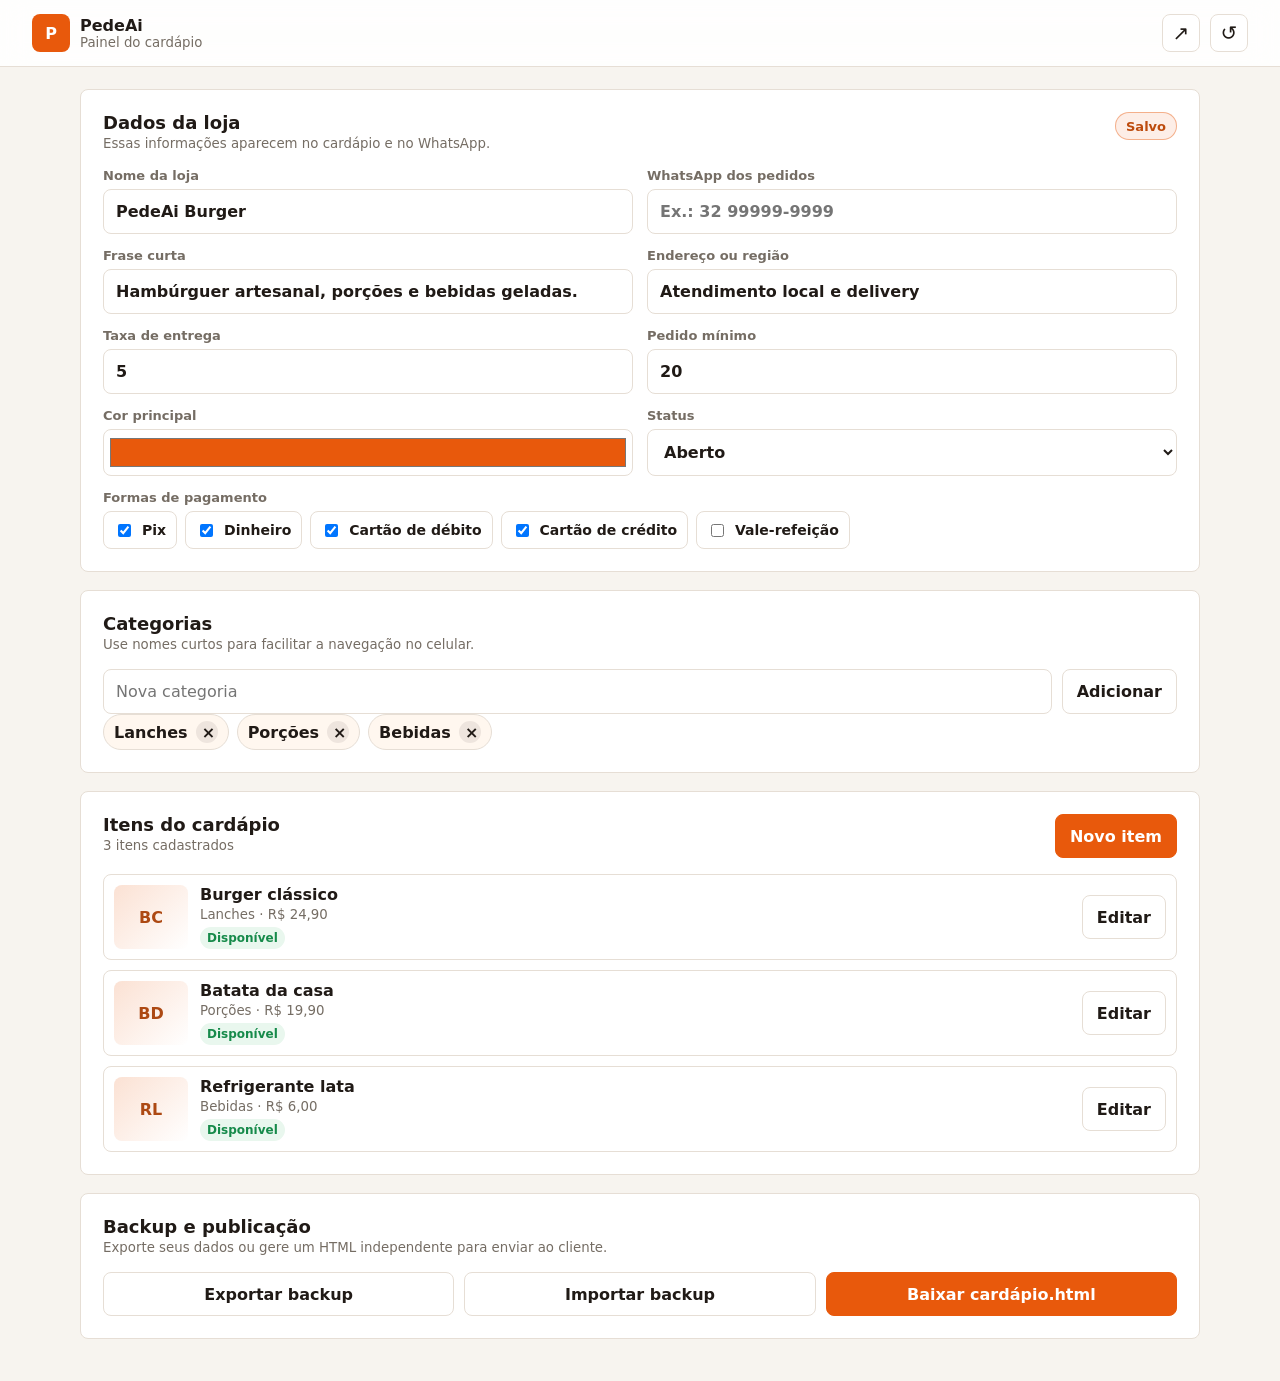
==== admin.html @ 45ca7b6f "Initial PedeAi menu app" ====
<!doctype html>
<html lang="pt-BR">
<head>
  <meta charset="utf-8">
  <meta name="viewport" content="width=device-width, initial-scale=1, viewport-fit=cover">
  <title>PedeAi - Painel</title>
  <link rel="stylesheet" href="assets/styles.css">
</head>
<body data-page="admin">
  <header class="topbar">
    <a class="brand" href="admin.html" aria-label="PedeAi admin">
      <span class="brand-mark">P</span>
      <span>
        <strong>PedeAi</strong>
        <small>Painel do cardápio</small>
      </span>
    </a>
    <nav class="top-actions">
      <a class="icon-button" href="index.html" title="Ver cardápio" aria-label="Ver cardápio">
        <span aria-hidden="true">↗</span>
      </a>
      <button class="icon-button" id="resetDemo" title="Restaurar exemplo" aria-label="Restaurar exemplo">
        <span aria-hidden="true">↺</span>
      </button>
    </nav>
  </header>

  <main class="admin-shell">
    <section class="panel">
      <div class="section-title">
        <span>
          <strong>Dados da loja</strong>
          <small>Essas informações aparecem no cardápio e no WhatsApp.</small>
        </span>
        <span class="status-pill" id="saveStatus">Salvo</span>
      </div>

      <div class="form-grid">
        <label>
          Nome da loja
          <input id="storeName" type="text" placeholder="Ex.: Lanchonete do João">
        </label>
        <label>
          WhatsApp dos pedidos
          <input id="storeWhatsapp" type="tel" inputmode="tel" placeholder="Ex.: 32 99999-9999">
        </label>
        <label>
          Frase curta
          <input id="storeSubtitle" type="text" placeholder="Ex.: Hambúrguer artesanal e porções">
        </label>
        <label>
          Endereço ou região
          <input id="storeAddress" type="text" placeholder="Ex.: Centro - Juiz de Fora">
        </label>
        <label>
          Taxa de entrega
          <input id="deliveryFee" type="text" inputmode="decimal" placeholder="0,00">
        </label>
        <label>
          Pedido mínimo
          <input id="minOrder" type="text" inputmode="decimal" placeholder="0,00">
        </label>
        <label>
          Cor principal
          <input id="brandColor" type="color">
        </label>
        <label>
          Status
          <select id="storeStatus">
            <option>Aberto</option>
            <option>Fechado</option>
            <option>Pausado</option>
          </select>
        </label>
      </div>

      <div class="field-block">
        <span class="label-text">Formas de pagamento</span>
        <div class="check-list" id="paymentChecks"></div>
      </div>
    </section>

    <section class="panel">
      <div class="section-title">
        <span>
          <strong>Categorias</strong>
          <small>Use nomes curtos para facilitar a navegação no celular.</small>
        </span>
      </div>
      <div class="inline-form">
        <input id="categoryInput" type="text" placeholder="Nova categoria">
        <button class="button secondary" id="addCategory">Adicionar</button>
      </div>
      <div class="chip-list" id="categoryList"></div>
    </section>

    <section class="panel">
      <div class="section-title">
        <span>
          <strong>Itens do cardápio</strong>
          <small id="itemCount">0 itens cadastrados</small>
        </span>
        <button class="button" id="newItem">Novo item</button>
      </div>
      <div class="admin-list" id="adminItems"></div>
    </section>

    <section class="panel">
      <div class="section-title">
        <span>
          <strong>Backup e publicação</strong>
          <small>Exporte seus dados ou gere um HTML independente para enviar ao cliente.</small>
        </span>
      </div>
      <div class="action-grid">
        <button class="button secondary" id="exportData">Exportar backup</button>
        <button class="button secondary" id="importData">Importar backup</button>
        <button class="button" id="downloadMenu">Baixar cardápio.html</button>
      </div>
      <input id="importFile" type="file" accept="application/json" hidden>
    </section>
  </main>

  <dialog class="dialog" id="itemDialog">
    <form method="dialog" class="dialog-card" id="itemForm">
      <div class="dialog-head">
        <strong id="dialogTitle">Novo item</strong>
        <button class="icon-button" value="cancel" aria-label="Fechar">×</button>
      </div>

      <div class="form-grid">
        <label>
          Nome
          <input id="itemName" type="text" required placeholder="Ex.: X-burger">
        </label>
        <label>
          Categoria
          <select id="itemCategory"></select>
        </label>
        <label>
          Preço
          <input id="itemPrice" type="text" inputmode="decimal" required placeholder="0,00">
        </label>
        <label>
          Foto
          <input id="itemPhoto" type="file" accept="image/*">
        </label>
      </div>

      <label class="full-label">
        Descrição
        <textarea id="itemDescription" placeholder="Ingredientes, tamanho, ponto da carne, acompanhamentos..."></textarea>
      </label>

      <div class="preview-row">
        <div class="photo-preview" id="photoPreview"></div>
        <label class="toggle-row">
          <input id="itemAvailable" type="checkbox" checked>
          Disponível no cardápio
        </label>
      </div>

      <div class="dialog-actions">
        <button class="button danger" id="deleteItem" type="button">Excluir</button>
        <span></span>
        <button class="button secondary" value="cancel">Cancelar</button>
        <button class="button" id="saveItem" value="default">Salvar</button>
      </div>
    </form>
  </dialog>

  <div class="toast" id="toast" role="status" aria-live="polite"></div>

  <script src="assets/app.js"></script>
</body>
</html>
---- assets/styles.css ----
:root {
  --color: #e8590c;
  --bg: #f7f4ef;
  --surface: #ffffff;
  --surface-2: #fff7ef;
  --text: #201a16;
  --muted: #756d64;
  --border: #e6ded5;
  --danger: #c92a2a;
  --success: #168a4a;
  --shadow: 0 18px 48px rgba(32, 26, 22, .12);
}

* {
  box-sizing: border-box;
}

body {
  margin: 0;
  min-height: 100vh;
  background: var(--bg);
  color: var(--text);
  font-family: Inter, ui-sans-serif, system-ui, -apple-system, BlinkMacSystemFont, "Segoe UI", sans-serif;
}

button,
input,
select,
textarea {
  font: inherit;
}

button {
  cursor: pointer;
}

a {
  color: inherit;
  text-decoration: none;
}

.topbar {
  position: sticky;
  top: 0;
  z-index: 10;
  display: flex;
  align-items: center;
  justify-content: space-between;
  gap: 16px;
  padding: 14px clamp(16px, 4vw, 32px);
  background: rgba(255, 255, 255, .88);
  border-bottom: 1px solid var(--border);
  backdrop-filter: blur(14px);
}

.brand {
  display: inline-flex;
  align-items: center;
  gap: 10px;
}

.brand-mark {
  display: grid;
  width: 38px;
  height: 38px;
  place-items: center;
  border-radius: 8px;
  background: var(--color);
  color: #fff;
  font-weight: 800;
}

.brand strong,
.brand small {
  display: block;
}

.brand small,
.section-title small,
.admin-card small,
.hero-meta,
.empty-state {
  color: var(--muted);
}

.top-actions,
.dialog-actions,
.preview-row {
  display: flex;
  align-items: center;
  gap: 10px;
}

.icon-button {
  display: inline-grid;
  width: 38px;
  height: 38px;
  place-items: center;
  border: 1px solid var(--border);
  border-radius: 8px;
  background: #fff;
  color: var(--text);
  font-size: 20px;
  line-height: 1;
}

.admin-shell,
.menu-shell {
  width: min(1120px, calc(100% - 28px));
  margin: 0 auto;
}

.admin-shell {
  display: grid;
  gap: 18px;
  padding: 22px 0 42px;
}

.panel {
  background: var(--surface);
  border: 1px solid var(--border);
  border-radius: 8px;
  padding: clamp(16px, 3vw, 22px);
}

.section-title {
  display: flex;
  align-items: flex-start;
  justify-content: space-between;
  gap: 16px;
  margin-bottom: 16px;
}

.section-title strong {
  display: block;
  font-size: 18px;
}

.status-pill {
  display: inline-flex;
  align-items: center;
  min-height: 28px;
  padding: 4px 10px;
  border: 1px solid color-mix(in srgb, var(--color) 42%, transparent);
  border-radius: 999px;
  background: color-mix(in srgb, var(--color) 10%, #fff);
  color: color-mix(in srgb, var(--color) 80%, #111);
  font-size: 13px;
  font-weight: 700;
  white-space: nowrap;
}

.form-grid,
.checkout-grid {
  display: grid;
  grid-template-columns: repeat(2, minmax(0, 1fr));
  gap: 14px;
}

label,
.field-block {
  display: grid;
  gap: 6px;
  color: var(--muted);
  font-size: 13px;
  font-weight: 700;
}

input,
select,
textarea {
  width: 100%;
  border: 1px solid var(--border);
  border-radius: 8px;
  background: #fff;
  color: var(--text);
  padding: 12px;
  font-size: 16px;
  outline: none;
}

input:focus,
select:focus,
textarea:focus {
  border-color: var(--color);
  box-shadow: 0 0 0 3px color-mix(in srgb, var(--color) 18%, transparent);
}

input[type="color"] {
  height: 47px;
  padding: 4px;
}

textarea {
  min-height: 92px;
  resize: vertical;
}

.full-label {
  margin-top: 14px;
}

.check-list,
.chip-list,
.category-tabs {
  display: flex;
  flex-wrap: wrap;
  gap: 8px;
}

.check-list label,
.toggle-row {
  display: inline-flex;
  align-items: center;
  gap: 8px;
  width: auto;
  min-height: 38px;
  padding: 8px 10px;
  border: 1px solid var(--border);
  border-radius: 8px;
  background: #fff;
  color: var(--text);
  font-size: 14px;
  font-weight: 700;
}

.check-list input,
.toggle-row input {
  width: auto;
}

.field-block {
  margin-top: 14px;
}

.label-text {
  color: var(--muted);
}

.inline-form {
  display: grid;
  grid-template-columns: minmax(0, 1fr) auto;
  gap: 10px;
}

.chip {
  display: inline-flex;
  align-items: center;
  gap: 8px;
  min-height: 36px;
  padding: 6px 10px;
  border: 1px solid var(--border);
  border-radius: 999px;
  background: var(--surface-2);
  font-weight: 700;
}

.chip button {
  display: grid;
  width: 22px;
  height: 22px;
  place-items: center;
  border: 0;
  border-radius: 999px;
  background: rgba(32, 26, 22, .08);
  color: var(--text);
}

.button {
  min-height: 44px;
  border: 1px solid var(--color);
  border-radius: 8px;
  background: var(--color);
  color: #fff;
  padding: 10px 14px;
  font-weight: 800;
}

.button.secondary {
  border-color: var(--border);
  background: #fff;
  color: var(--text);
}

.button.danger {
  border-color: #f3c4c4;
  background: #fff;
  color: var(--danger);
}

.button.whatsapp {
  width: 100%;
  border-color: #1fa855;
  background: #1fa855;
}

.action-grid {
  display: grid;
  grid-template-columns: repeat(3, minmax(0, 1fr));
  gap: 10px;
}

.admin-list {
  display: grid;
  gap: 10px;
}

.admin-card,
.cart-line {
  display: grid;
  grid-template-columns: 74px minmax(0, 1fr) auto;
  gap: 12px;
  align-items: center;
  border: 1px solid var(--border);
  border-radius: 8px;
  background: #fff;
  padding: 10px;
}

.thumb,
.menu-photo,
.photo-preview {
  display: grid;
  place-items: center;
  overflow: hidden;
  background:
    linear-gradient(135deg, color-mix(in srgb, var(--color) 18%, #fff), #fff),
    #fff;
  color: color-mix(in srgb, var(--color) 70%, #222);
  font-weight: 900;
}

.thumb {
  width: 74px;
  height: 64px;
  border-radius: 8px;
}

.thumb img,
.menu-photo img,
.photo-preview img {
  width: 100%;
  height: 100%;
  object-fit: cover;
}

.admin-card strong,
.menu-card h2,
.cart-line strong {
  display: block;
  overflow: hidden;
  text-overflow: ellipsis;
  white-space: nowrap;
}

.muted-row {
  display: flex;
  flex-wrap: wrap;
  gap: 6px;
  margin-top: 4px;
}

.mini-pill {
  display: inline-flex;
  align-items: center;
  min-height: 22px;
  padding: 2px 7px;
  border-radius: 999px;
  background: #f2eee8;
  color: var(--muted);
  font-size: 12px;
  font-weight: 700;
}

.mini-pill.ok {
  background: #e9f7ee;
  color: var(--success);
}

.mini-pill.off {
  background: #f6eeee;
  color: var(--danger);
}

.dialog {
  width: min(680px, calc(100% - 24px));
  max-height: min(820px, calc(100vh - 24px));
  border: 0;
  border-radius: 12px;
  padding: 0;
  background: transparent;
}

.dialog::backdrop {
  background: rgba(20, 16, 13, .58);
}

.dialog-card {
  max-height: inherit;
  overflow: auto;
  border: 1px solid var(--border);
  border-radius: 12px;
  background: var(--bg);
  padding: 16px;
  box-shadow: var(--shadow);
}

.dialog-head {
  display: flex;
  align-items: center;
  justify-content: space-between;
  gap: 12px;
  margin-bottom: 14px;
}

.dialog-head strong {
  font-size: 19px;
}

.preview-row {
  justify-content: space-between;
  margin-top: 14px;
}

.photo-preview {
  width: 132px;
  height: 94px;
  border: 1px solid var(--border);
  border-radius: 8px;
}

.dialog-actions {
  display: grid;
  grid-template-columns: auto 1fr auto auto;
  margin-top: 16px;
}

.toast {
  position: fixed;
  left: 50%;
  bottom: 22px;
  z-index: 50;
  transform: translateX(-50%) translateY(18px);
  max-width: min(420px, calc(100% - 24px));
  border-radius: 999px;
  background: #201a16;
  color: #fff;
  padding: 10px 16px;
  opacity: 0;
  pointer-events: none;
  transition: .2s ease;
}

.toast.show {
  opacity: 1;
  transform: translateX(-50%) translateY(0);
}

.menu-hero {
  position: relative;
  min-height: 260px;
  background:
    linear-gradient(110deg, rgba(32, 26, 22, .88), rgba(32, 26, 22, .42)),
    radial-gradient(circle at 72% 30%, color-mix(in srgb, var(--color) 45%, #fff), transparent 32%),
    linear-gradient(135deg, #5d341d, #d36a26 55%, #f6c37e);
  color: #fff;
}

.hero-content {
  width: min(1120px, calc(100% - 28px));
  margin: 0 auto;
  padding: 18px 0 38px;
}

.admin-link {
  display: inline-flex;
  min-height: 34px;
  align-items: center;
  padding: 7px 10px;
  border: 1px solid rgba(255, 255, 255, .45);
  border-radius: 8px;
  background: rgba(255, 255, 255, .12);
  font-weight: 800;
}

.menu-hero .status-pill {
  float: right;
  border-color: rgba(255, 255, 255, .38);
  background: rgba(255, 255, 255, .18);
  color: #fff;
}

.menu-hero h1 {
  clear: both;
  max-width: 760px;
  margin: 52px 0 8px;
  font-size: clamp(34px, 8vw, 76px);
  line-height: .96;
  letter-spacing: 0;
}

.menu-hero p {
  max-width: 620px;
  margin: 0;
  color: rgba(255, 255, 255, .88);
  font-size: clamp(16px, 2.2vw, 20px);
}

.hero-meta {
  display: flex;
  flex-wrap: wrap;
  gap: 8px;
  margin-top: 18px;
  color: rgba(255, 255, 255, .88);
}

.hero-meta span {
  border: 1px solid rgba(255, 255, 255, .28);
  border-radius: 999px;
  padding: 7px 10px;
  background: rgba(255, 255, 255, .1);
  font-weight: 700;
}

.menu-shell {
  padding: 16px 0 112px;
}

.category-tabs {
  position: sticky;
  top: 0;
  z-index: 5;
  margin: 0 -14px 16px;
  padding: 10px 14px;
  background: rgba(247, 244, 239, .92);
  backdrop-filter: blur(12px);
}

.tab {
  min-height: 38px;
  border: 1px solid var(--border);
  border-radius: 999px;
  background: #fff;
  padding: 8px 13px;
  color: var(--text);
  font-weight: 800;
}

.tab.active {
  border-color: var(--color);
  background: var(--color);
  color: #fff;
}

.menu-grid {
  display: grid;
  grid-template-columns: repeat(2, minmax(0, 1fr));
  gap: 14px;
}

.menu-card {
  display: grid;
  overflow: hidden;
  border: 1px solid var(--border);
  border-radius: 8px;
  background: #fff;
}

.menu-card.unavailable {
  opacity: .58;
}

.menu-photo {
  min-height: 176px;
  aspect-ratio: 4 / 3;
  font-size: 34px;
}

.menu-body {
  display: grid;
  gap: 10px;
  padding: 13px;
}

.menu-card h2 {
  margin: 0;
  font-size: 18px;
}

.menu-card p {
  min-height: 42px;
  margin: 0;
  color: var(--muted);
  font-size: 14px;
  line-height: 1.45;
}

.menu-footer {
  display: flex;
  align-items: center;
  justify-content: space-between;
  gap: 10px;
}

.price {
  font-size: 18px;
  font-weight: 900;
}

.stepper {
  display: inline-grid;
  grid-template-columns: 38px 32px 38px;
  align-items: center;
  overflow: hidden;
  border: 1px solid var(--border);
  border-radius: 8px;
  background: #fff;
}

.stepper button {
  width: 38px;
  height: 38px;
  border: 0;
  background: var(--surface-2);
  color: var(--color);
  font-size: 22px;
  font-weight: 900;
}

.stepper span {
  text-align: center;
  font-weight: 900;
}

.cart-bar {
  position: fixed;
  right: 16px;
  bottom: calc(16px + env(safe-area-inset-bottom));
  left: 16px;
  z-index: 12;
  display: none;
  align-items: center;
  justify-content: space-between;
  gap: 12px;
  max-width: 760px;
  min-height: 58px;
  margin: 0 auto;
  border: 0;
  border-radius: 8px;
  background: var(--color);
  color: #fff;
  padding: 13px 16px;
  box-shadow: var(--shadow);
  font-weight: 800;
}

.cart-bar.visible {
  display: flex;
}

.cart-card {
  background: #fff;
}

.cart-line {
  grid-template-columns: minmax(0, 1fr) auto;
  margin-bottom: 8px;
}

.line-total {
  text-align: right;
}

.totals {
  display: grid;
  gap: 6px;
  padding: 12px 0;
  border-top: 1px solid var(--border);
  border-bottom: 1px solid var(--border);
  margin: 10px 0 14px;
}

.total-row {
  display: flex;
  justify-content: space-between;
  gap: 16px;
}

.total-row.grand {
  font-size: 20px;
  font-weight: 900;
}

.form-error {
  min-height: 20px;
  margin: 10px 0;
  color: var(--danger);
  font-size: 14px;
  font-weight: 700;
}

.empty-state {
  border: 1px dashed var(--border);
  border-radius: 8px;
  background: rgba(255, 255, 255, .7);
  padding: 28px 16px;
  text-align: center;
}

@media (max-width: 760px) {
  .form-grid,
  .checkout-grid,
  .menu-grid,
  .action-grid {
    grid-template-columns: 1fr;
  }

  .section-title {
    align-items: stretch;
    flex-direction: column;
  }

  .inline-form {
    grid-template-columns: 1fr;
  }

  .admin-card {
    grid-template-columns: 62px minmax(0, 1fr);
  }

  .admin-card .button {
    grid-column: 1 / -1;
  }

  .thumb {
    width: 62px;
    height: 58px;
  }

  .dialog {
    width: 100%;
    max-height: 94vh;
    margin: auto 0 0;
  }

  .dialog-card {
    border-radius: 14px 14px 0 0;
  }

  .dialog-actions {
    grid-template-columns: 1fr 1fr;
  }

  .dialog-actions span {
    display: none;
  }

  .preview-row {
    align-items: stretch;
    flex-direction: column;
  }

  .photo-preview {
    width: 100%;
    height: 180px;
  }

  .menu-photo {
    min-height: 150px;
  }
}
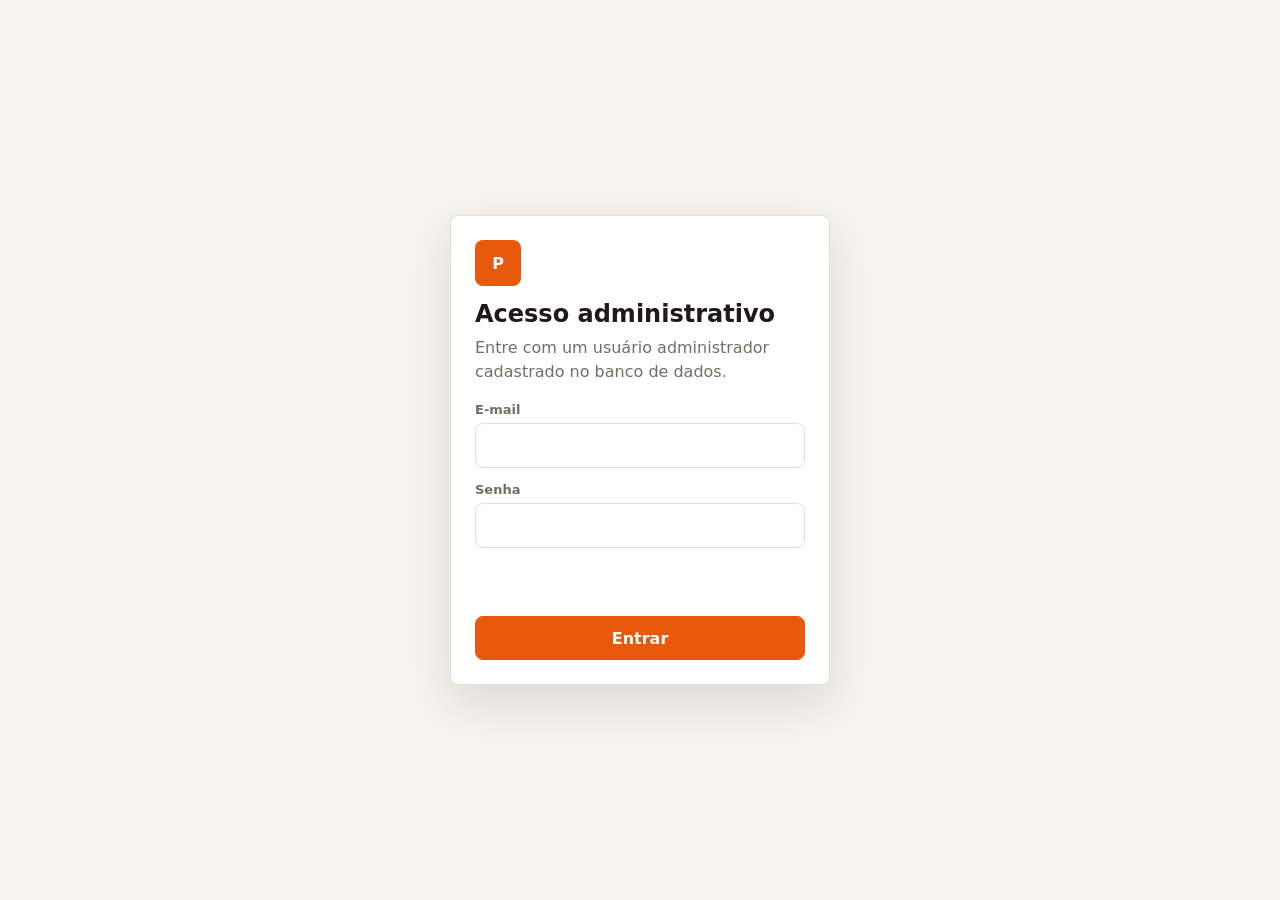
==== commit a76889ec: "Add database backed admin access" ====
--- a/admin.html
+++ b/admin.html
@@ -7,7 +7,25 @@
   <link rel="stylesheet" href="assets/styles.css">
 </head>
 <body data-page="admin">
-  <header class="topbar">
+  <section class="login-shell" id="loginView" hidden>
+    <form class="login-card" id="loginForm">
+      <span class="brand-mark">P</span>
+      <h1>Acesso administrativo</h1>
+      <p>Entre com um usuário administrador cadastrado no banco de dados.</p>
+      <label>
+        E-mail
+        <input id="loginEmail" type="email" autocomplete="username" required>
+      </label>
+      <label>
+        Senha
+        <input id="loginPassword" type="password" autocomplete="current-password" required>
+      </label>
+      <div class="form-error" id="loginError"></div>
+      <button class="button" type="submit">Entrar</button>
+    </form>
+  </section>
+
+  <header class="topbar" id="adminTop" hidden>
     <a class="brand" href="admin.html" aria-label="PedeAi admin">
       <span class="brand-mark">P</span>
       <span>
@@ -16,16 +34,17 @@
       </span>
     </a>
     <nav class="top-actions">
+      <span class="admin-user" id="adminUser"></span>
       <a class="icon-button" href="index.html" title="Ver cardápio" aria-label="Ver cardápio">
         <span aria-hidden="true">↗</span>
       </a>
-      <button class="icon-button" id="resetDemo" title="Restaurar exemplo" aria-label="Restaurar exemplo">
-        <span aria-hidden="true">↺</span>
+      <button class="icon-button" id="logoutButton" title="Sair" aria-label="Sair">
+        <span aria-hidden="true">×</span>
       </button>
     </nav>
   </header>
 
-  <main class="admin-shell">
+  <main class="admin-shell" id="adminView" hidden>
     <section class="panel">
       <div class="section-title">
         <span>
@@ -108,14 +127,13 @@
     <section class="panel">
       <div class="section-title">
         <span>
-          <strong>Backup e publicação</strong>
-          <small>Exporte seus dados ou gere um HTML independente para enviar ao cliente.</small>
+          <strong>Backup</strong>
+          <small>Exporte ou restaure os dados do banco deste cardápio.</small>
         </span>
       </div>
       <div class="action-grid">
         <button class="button secondary" id="exportData">Exportar backup</button>
         <button class="button secondary" id="importData">Importar backup</button>
-        <button class="button" id="downloadMenu">Baixar cardápio.html</button>
       </div>
       <input id="importFile" type="file" accept="application/json" hidden>
     </section>
--- a/assets/styles.css
+++ b/assets/styles.css
@@ -15,6 +15,10 @@
   box-sizing: border-box;
 }
 
+[hidden] {
+  display: none !important;
+}
+
 body {
   margin: 0;
   min-height: 100vh;
@@ -89,6 +93,46 @@
   display: flex;
   align-items: center;
   gap: 10px;
+}
+
+.admin-user {
+  color: var(--muted);
+  font-size: 14px;
+  font-weight: 800;
+}
+
+.login-shell {
+  display: grid;
+  min-height: 100vh;
+  place-items: center;
+  padding: 20px;
+}
+
+.login-card {
+  display: grid;
+  width: min(380px, 100%);
+  gap: 14px;
+  border: 1px solid var(--border);
+  border-radius: 8px;
+  background: #fff;
+  padding: 24px;
+  box-shadow: var(--shadow);
+}
+
+.login-card .brand-mark {
+  width: 46px;
+  height: 46px;
+}
+
+.login-card h1 {
+  margin: 0;
+  font-size: 24px;
+}
+
+.login-card p {
+  margin: -6px 0 4px;
+  color: var(--muted);
+  line-height: 1.5;
 }
 
 .icon-button {
